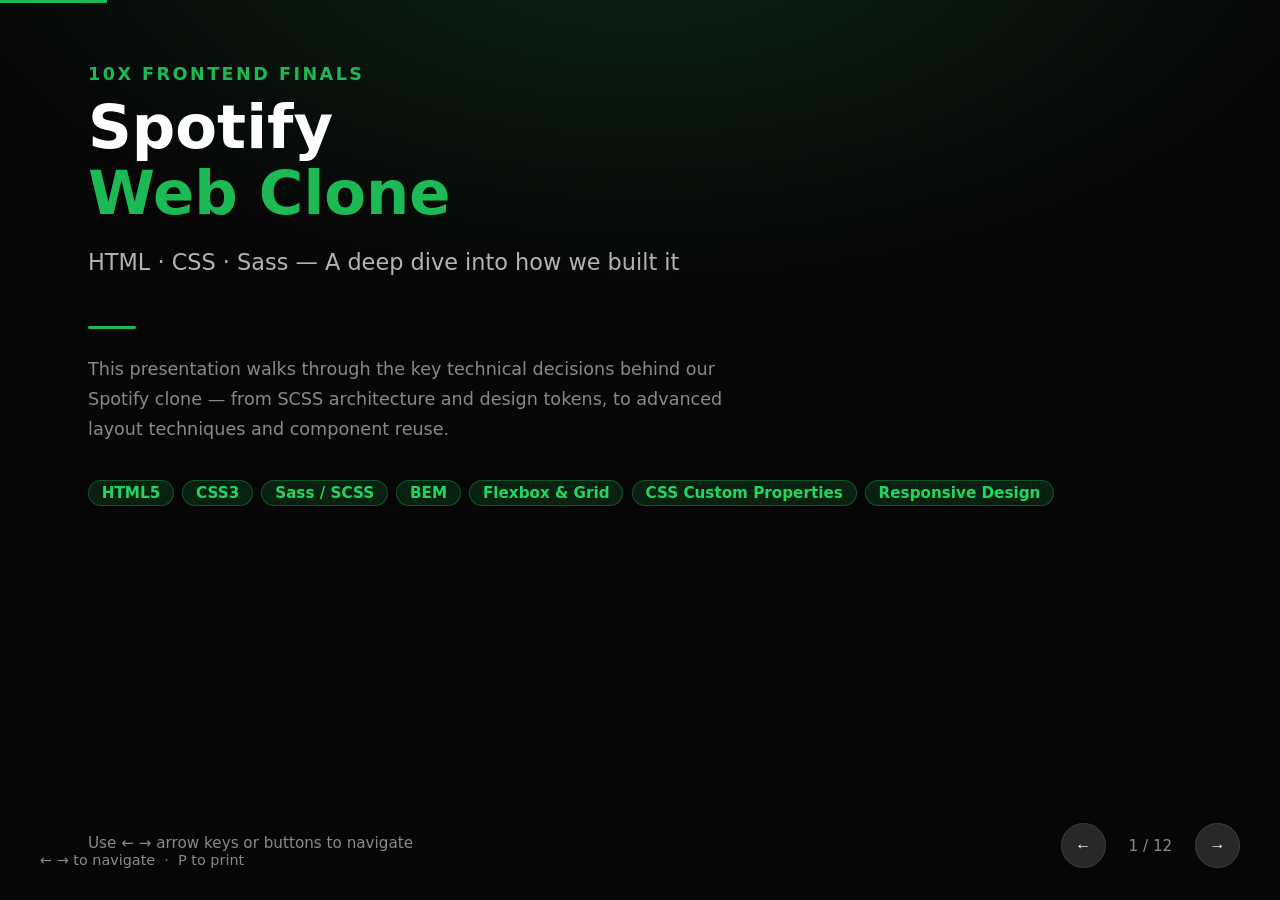
==== presentation.html @ 420823f4 "Add presentation documentation page Made-with: Cursor" ====
<!DOCTYPE html>
<html lang="en">
<head>
  <meta charset="UTF-8" />
  <meta name="viewport" content="width=device-width, initial-scale=1.0" />
  <title>Spotify Clone — 10X Frontend Exam Presentation</title>
  <style>
    /* ── Reset & base ── */
    *, *::before, *::after { box-sizing: border-box; margin: 0; padding: 0; }

    :root {
      --bg:          #191414;
      --bg-app:      #060606;
      --bg-elevated: #121212;
      --surface:     #282828;
      --accent:      #1DB954;
      --accent-soft: #1ED760;
      --text:        #FFFFFF;
      --text-muted:  #B3B3B3;
      --text-subtle: #898989;
      --border:      #282828;
    }

    html, body {
      height: 100%;
      font-family: 'Segoe UI', system-ui, sans-serif;
      background: var(--bg-app);
      color: var(--text);
    }

    /* ── Slide container ── */
    .deck {
      width: 100%;
      height: 100vh;
      overflow: hidden;
      position: relative;
    }

    .slide {
      display: none;
      width: 100%;
      height: 100vh;
      padding: 4rem 5.5rem 3rem;
      flex-direction: column;
      justify-content: flex-start;
      animation: fadeIn 280ms ease;
    }
    .slide.active { display: flex; }

    @keyframes fadeIn {
      from { opacity: 0; transform: translateY(8px); }
      to   { opacity: 1; transform: translateY(0); }
    }

    /* ── Typography ── */
    .slide-tag {
      font-size: 1.1rem;
      font-weight: 600;
      letter-spacing: 0.14em;
      text-transform: uppercase;
      color: var(--accent);
      margin-bottom: 0.6rem;
    }

    h1 {
      font-size: 3.8rem;
      font-weight: 900;
      line-height: 1.1;
      color: var(--text);
    }

    h2 {
      font-size: 2.4rem;
      font-weight: 800;
      color: var(--text);
      margin-bottom: 1.6rem;
      line-height: 1.2;
    }

    h3 {
      font-size: 1.3rem;
      font-weight: 700;
      color: var(--accent);
      margin-bottom: 0.5rem;
      text-transform: uppercase;
      letter-spacing: 0.06em;
    }

    p, li {
      font-size: 1.25rem;
      color: var(--text-muted);
      line-height: 1.7;
    }

    strong { color: var(--text); font-weight: 700; }

    /* ── Code blocks ── */
    pre {
      background: #0d0d0d;
      border: 1px solid var(--surface);
      border-left: 3px solid var(--accent);
      border-radius: 8px;
      padding: 1.2rem 1.5rem;
      font-size: 1.08rem;
      line-height: 1.65;
      overflow-x: auto;
      font-family: 'Cascadia Code', 'Fira Code', 'Consolas', monospace;
      color: #e0e0e0;
    }

    .kw  { color: #C792EA; }  /* keyword / @ */
    .fn  { color: #82AAFF; }  /* function / mixin name */
    .str { color: #C3E88D; }  /* string / value */
    .var { color: #F78C6C; }  /* variable */
    .cmt { color: #546E7A; font-style: italic; }
    .num { color: #F78C6C; }  /* numbers */
    .sel { color: #89DDFF; }  /* selector */
    .prop{ color: #80CBC4; }  /* property */

    /* ── Layout helpers ── */
    .two-col {
      display: grid;
      grid-template-columns: 1fr 1fr;
      gap: 2.4rem;
      margin-top: 0.8rem;
    }

    .three-col {
      display: grid;
      grid-template-columns: repeat(3, 1fr);
      gap: 1.6rem;
      margin-top: 0.8rem;
    }

    .card-box {
      background: var(--bg-elevated);
      border: 1px solid var(--surface);
      border-radius: 10px;
      padding: 1.4rem 1.6rem;
    }

    .card-box ul {
      list-style: none;
      padding: 0;
    }

    .card-box li {
      padding: 0.28rem 0;
      font-size: 1.1rem;
    }

    .card-box li::before {
      content: '→ ';
      color: var(--accent);
      font-weight: 700;
    }

    /* ── Pill tag ── */
    .pill {
      display: inline-block;
      background: rgba(29,185,84,0.15);
      color: var(--accent-soft);
      border: 1px solid rgba(29,185,84,0.35);
      border-radius: 999px;
      padding: 0.2rem 0.8rem;
      font-size: 0.95rem;
      font-weight: 600;
      margin: 0.2rem 0.2rem 0.2rem 0;
    }

    /* ── Tooltip ── */
    .tooltip {
      position: relative;
      border-bottom: 1px dashed var(--accent);
      cursor: help;
      color: inherit;
    }
    .tooltip::after {
      content: attr(data-tip);
      position: absolute;
      bottom: calc(100% + 0.5rem);
      left: 50%;
      transform: translateX(-50%);
      background: var(--surface);
      color: var(--text);
      border: 1px solid var(--accent);
      border-radius: 6px;
      padding: 0.4rem 0.8rem;
      font-size: 0.95rem;
      white-space: nowrap;
      pointer-events: none;
      opacity: 0;
      transition: opacity 150ms ease;
      z-index: 999;
    }
    .tooltip:hover::after { opacity: 1; }

    /* ── Slide 1 — Title ── */
    .slide--title {
      background: radial-gradient(ellipse 80% 60% at 50% -10%, rgba(29,185,84,0.18) 0%, transparent 70%),
                  var(--bg-app);
      justify-content: center;
      align-items: flex-start;
    }

    .slide--title .subtitle {
      font-size: 1.4rem;
      color: var(--text-muted);
      margin: 1rem 0 2rem;
      font-weight: 400;
    }

    .slide--title .team-tags {
      margin-top: 1.2rem;
    }

    /* ── Slide divider ── */
    .divider {
      width: 3rem;
      height: 3px;
      background: var(--accent);
      border-radius: 999px;
      margin: 0.8rem 0 1.6rem;
    }

    /* ── Navigation ── */
    .nav {
      position: fixed;
      bottom: 2rem;
      right: 2.5rem;
      display: flex;
      align-items: center;
      gap: 0.8rem;
      z-index: 100;
    }

    .nav-btn {
      background: var(--surface);
      border: 1px solid #404040;
      color: var(--text);
      width: 2.8rem;
      height: 2.8rem;
      border-radius: 50%;
      font-size: 1rem;
      cursor: pointer;
      display: flex;
      align-items: center;
      justify-content: center;
      transition: background 120ms ease, border-color 120ms ease;
    }
    .nav-btn:hover {
      background: var(--accent);
      border-color: var(--accent);
      color: #000;
    }

    .slide-counter {
      font-size: 0.95rem;
      color: var(--text-subtle);
      min-width: 4rem;
      text-align: center;
    }

    /* ── Progress bar ── */
    .progress-bar {
      position: fixed;
      top: 0; left: 0;
      height: 3px;
      background: var(--accent);
      transition: width 220ms ease;
      z-index: 200;
    }

    /* ── Key hint ── */
    .key-hint {
      position: fixed;
      bottom: 2rem;
      left: 2.5rem;
      font-size: 0.9rem;
      color: var(--text-subtle);
    }

    /* ── Color palette visual ── */
    .palette {
      display: flex;
      gap: 0.6rem;
      flex-wrap: wrap;
      margin-top: 0.8rem;
    }

    .swatch {
      display: flex;
      flex-direction: column;
      align-items: center;
      gap: 0.4rem;
    }

    .swatch-dot {
      width: 2.8rem;
      height: 2.8rem;
      border-radius: 50%;
      border: 2px solid rgba(255,255,255,0.1);
    }

    .swatch span {
      font-size: 0.75rem;
      color: var(--text-subtle);
      font-family: monospace;
    }

    /* ── Folder tree ── */
    .tree {
      font-family: 'Cascadia Code', 'Fira Code', 'Consolas', monospace;
      font-size: 1.0rem;
      line-height: 1.9;
      color: var(--text-muted);
    }
    .tree .folder { color: var(--accent); }
    .tree .file   { color: #e0e0e0; }
    .tree .dim    { color: var(--text-subtle); }

    /* ── Responsive for small screens / print ── */
    @media print {
      .deck { overflow: visible; height: auto; }
      .slide { display: flex !important; height: 100vh; page-break-after: always; }
      .nav, .key-hint, .progress-bar { display: none; }
    }

    @media (max-width: 900px) {
      .slide { padding: 2.5rem 2.5rem 2rem; }
      h1 { font-size: 2.5rem; }
      h2 { font-size: 1.8rem; }
      .two-col, .three-col { grid-template-columns: 1fr; }
    }
  </style>
</head>
<body>

<div class="progress-bar" id="progress"></div>

<div class="deck" id="deck">

  <!-- ╔══════════════════════════════════╗ -->
  <!-- ║  SLIDE 1 — Title                ║ -->
  <!-- ╚══════════════════════════════════╝ -->
  <div class="slide slide--title active" data-slide="1">
    <div class="slide-tag">10X Frontend Finals</div>
    <h1>Spotify<br><span style="color:var(--accent)">Web Clone</span></h1>
    <p class="subtitle">HTML · CSS · Sass — A deep dive into how we built it</p>
    <div class="divider"></div>
    <p style="color:var(--text-subtle);font-size:1.1rem;max-width:42rem;">
      This presentation walks through the key technical decisions behind our Spotify clone —
      from SCSS architecture and design tokens, to advanced layout techniques and component reuse.
    </p>
    <div class="team-tags" style="margin-top:2rem;">
      <span class="pill">HTML5</span>
      <span class="pill">CSS3</span>
      <span class="pill">Sass / SCSS</span>
      <span class="pill">BEM</span>
      <span class="pill">Flexbox &amp; Grid</span>
      <span class="pill">CSS Custom Properties</span>
      <span class="pill">Responsive Design</span>
    </div>
    <div style="margin-top: auto; color: var(--text-subtle); font-size: 0.95rem;">
      Use ← → arrow keys or buttons to navigate
    </div>
  </div>

  <!-- ╔══════════════════════════════════╗ -->
  <!-- ║  SLIDE 2 — Project Architecture ║ -->
  <!-- ╚══════════════════════════════════╝ -->
  <div class="slide" data-slide="2">
    <div class="slide-tag">Slide 2 — Foundation</div>
    <h2>SCSS Architecture — The 7-1 Pattern</h2>
    <p style="margin-bottom:1.4rem;">We structured our stylesheets following a professional modular pattern: one entry file that imports everything in logical order.</p>

    <div class="two-col" style="align-items:start;">
      <div class="card-box tree">
        <div><span class="folder">scss/</span></div>
        <div>&nbsp; <span class="folder">abstracts/</span></div>
        <div>&nbsp; &nbsp; <span class="file">_variables.scss</span> <span class="dim">← all tokens</span></div>
        <div>&nbsp; &nbsp; <span class="file">_mixins.scss</span> <span class="dim">← utilities</span></div>
        <div>&nbsp; <span class="folder">base/</span></div>
        <div>&nbsp; &nbsp; <span class="file">_reset.scss</span></div>
        <div>&nbsp; &nbsp; <span class="file">_fonts.scss</span></div>
        <div>&nbsp; &nbsp; <span class="file">_typography.scss</span></div>
        <div>&nbsp; <span class="folder">layout/</span></div>
        <div>&nbsp; &nbsp; <span class="file">_app-layout.scss</span></div>
        <div>&nbsp; &nbsp; <span class="file">_sidebar.scss</span></div>
        <div>&nbsp; &nbsp; <span class="file">_header.scss</span></div>
        <div>&nbsp; <span class="folder">components/</span></div>
        <div>&nbsp; &nbsp; <span class="file">_card.scss</span></div>
        <div>&nbsp; &nbsp; <span class="file">_nav-pill.scss</span></div>
        <div>&nbsp; <span class="folder">pages/</span></div>
        <div>&nbsp; &nbsp; <span class="file">_home.scss, _search.scss…</span></div>
        <div>&nbsp; <span class="file" style="color:var(--accent)">main.scss</span> <span class="dim">← imports all</span></div>
      </div>

      <div style="display:flex;flex-direction:column;gap:1.2rem;">
        <div class="card-box">
          <h3>Why this structure?</h3>
          <ul>
            <li>Each file has <strong>one responsibility</strong></li>
            <li>Easy to find and edit any style</li>
            <li>New pages = just add one <span class="tooltip" data-tip="A Sass file starting with _ (underscore). Not compiled on its own — imported into main.scss">partial</span></li>
            <li>Compiles to a <strong>single CSS file</strong></li>
          </ul>
        </div>
        <div class="card-box">
          <h3>Sass Modules (@use)</h3>
          <pre><span class="cmt">// main.scss — modern @use syntax</span>
<span class="kw">@use</span> <span class="str">'abstracts/variables'</span> <span class="kw">as</span> *<span class="cmt">;</span>
<span class="kw">@use</span> <span class="str">'abstracts/mixins'</span> <span class="kw">as</span> *<span class="cmt">;</span>
<span class="kw">@use</span> <span class="str">'base/reset'</span><span class="cmt">;</span>
<span class="kw">@use</span> <span class="str">'components/card'</span><span class="cmt">;</span></pre>
          <p style="font-size:1rem;margin-top:0.6rem;">Using <strong>@use</strong> (not @import) — the modern, non-deprecated Sass approach with proper scoping.</p>
        </div>
      </div>
    </div>
  </div>

  <!-- ╔══════════════════════════════════╗ -->
  <!-- ║  SLIDE 3 — Design Tokens        ║ -->
  <!-- ╚══════════════════════════════════╝ -->
  <div class="slide" data-slide="3">
    <div class="slide-tag">Slide 3 — Design Tokens</div>
    <h2>SCSS Variables — One Source of Truth</h2>
    <p style="margin-bottom:1.4rem;">Every color, spacing value, size, and z-index is defined once in <code style="color:var(--accent)">_variables.scss</code>. Change it once — it updates everywhere.</p>

    <div class="two-col" style="align-items:start;">
      <div style="display:flex;flex-direction:column;gap:1rem;">
        <pre><span class="cmt">/* Colors */</span>
<span class="var">$color-bg</span>:         <span class="str">#191414</span><span class="cmt">;</span>
<span class="var">$color-accent</span>:     <span class="str">#1DB954</span><span class="cmt">; ← Spotify green</span>
<span class="var">$color-text</span>:       <span class="str">#FFFFFF</span><span class="cmt">;</span>
<span class="var">$color-text-muted</span>: <span class="str">#B3B3B3</span><span class="cmt">;</span>
<span class="var">$color-surface</span>:    <span class="str">#282828</span><span class="cmt">;</span>

<span class="cmt">/* Spacing — base 10px system */</span>
<span class="var">$spacing-sm</span>:   <span class="num">0.8rem</span><span class="cmt">;  // 8px</span>
<span class="var">$spacing-base</span>: <span class="num">1.0rem</span><span class="cmt">;  // 10px</span>
<span class="var">$spacing-md</span>:   <span class="num">1.2rem</span><span class="cmt">;  // 12px</span>
<span class="var">$spacing-xl</span>:   <span class="num">2.4rem</span><span class="cmt">;  // 24px</span>

<span class="cmt">/* Sizing from Figma */</span>
<span class="var">$sidebar-width</span>: <span class="num">25.9rem</span><span class="cmt">; // 259px</span>
<span class="var">$card-width</span>:    <span class="num">16.0rem</span><span class="cmt">; // 160px</span>

<span class="cmt">/* Z-index layers */</span>
<span class="var">$z-header</span>: <span class="num">10</span><span class="cmt">;</span>
<span class="var">$z-player</span>: <span class="num">20</span><span class="cmt">;</span>
<span class="var">$z-modal</span>:  <span class="num">30</span><span class="cmt">;</span></pre>
      </div>

      <div style="display:flex;flex-direction:column;gap:1.2rem;">
        <div class="card-box">
          <h3>Color Palette</h3>
          <div class="palette">
            <div class="swatch"><div class="swatch-dot" style="background:#191414"></div><span>#191414</span></div>
            <div class="swatch"><div class="swatch-dot" style="background:#060606;border:1px solid #333"></div><span>#060606</span></div>
            <div class="swatch"><div class="swatch-dot" style="background:#121212"></div><span>#121212</span></div>
            <div class="swatch"><div class="swatch-dot" style="background:#282828"></div><span>#282828</span></div>
            <div class="swatch"><div class="swatch-dot" style="background:#1DB954"></div><span>#1DB954</span></div>
            <div class="swatch"><div class="swatch-dot" style="background:#B3B3B3"></div><span>#B3B3B3</span></div>
            <div class="swatch"><div class="swatch-dot" style="background:#FFFFFF"></div><span>#FFFFFF</span></div>
          </div>
        </div>
        <div class="card-box">
          <h3>Why variables?</h3>
          <ul>
            <li>Consistent spacing across <strong>all pages</strong></li>
            <li>Update the accent color in <strong>one place</strong></li>
            <li>Figma measurements become <strong>named values</strong></li>
            <li>Z-index collisions are <strong>impossible</strong></li>
            <li>Font scale is <strong>systematic</strong>, not random</li>
          </ul>
        </div>
      </div>
    </div>
  </div>

  <!-- ╔══════════════════════════════════╗ -->
  <!-- ║  SLIDE 4 — Mixins               ║ -->
  <!-- ╚══════════════════════════════════╝ -->
  <div class="slide" data-slide="4">
    <div class="slide-tag">Slide 4 — Reusability</div>
    <h2>Sass Mixins — Write Once, Use Everywhere</h2>
    <p style="margin-bottom:1.4rem;">Mixins are reusable Sass functions. Instead of repeating the same 3–5 lines across every file, we include a named mixin once.</p>

    <div class="two-col" style="align-items:start;">
      <div style="display:flex;flex-direction:column;gap:1rem;">
        <pre><span class="cmt">// flex-center — used everywhere</span>
<span class="kw">@mixin</span> <span class="fn">flex-center</span> {
  <span class="prop">display</span>:          <span class="str">flex</span>;
  <span class="prop">align-items</span>:     <span class="str">center</span>;
  <span class="prop">justify-content</span>: <span class="str">center</span>;
}

<span class="cmt">// flex with parameters</span>
<span class="kw">@mixin</span> <span class="fn">flex</span>(<span class="var">$direction</span>: row, <span class="var">$justify</span>: flex-start,
           <span class="var">$align</span>: center, <span class="var">$gap</span>: 0) {
  <span class="prop">display</span>:         <span class="str">flex</span>;
  <span class="prop">flex-direction</span>:  <span class="var">$direction</span>;
  <span class="prop">justify-content</span>: <span class="var">$justify</span>;
  <span class="prop">align-items</span>:     <span class="var">$align</span>;
  <span class="prop">gap</span>:             <span class="var">$gap</span>;
}

<span class="cmt">// truncate long text</span>
<span class="kw">@mixin</span> <span class="fn">truncate</span> {
  <span class="prop">overflow</span>:      <span class="str">hidden</span>;
  <span class="prop">text-overflow</span>: <span class="str">ellipsis</span>;
  <span class="prop">white-space</span>:   <span class="str">nowrap</span>;
}

<span class="cmt">// screen reader only (accessibility)</span>
<span class="kw">@mixin</span> <span class="fn">sr-only</span> {
  <span class="prop">position</span>: <span class="str">absolute</span>;
  <span class="prop">width</span>: <span class="num">1px</span>; <span class="prop">height</span>: <span class="num">1px</span>;
  <span class="prop">clip</span>: <span class="str">rect(0, 0, 0, 0)</span>;
}</pre>
      </div>

      <div style="display:flex;flex-direction:column;gap:1rem;">
        <pre><span class="cmt">// Usage — clean and readable</span>
<span class="sel">.nav-pill</span> {
  <span class="kw">@include</span> <span class="fn">flex-row</span>(<span class="var">$spacing-sm</span>);
  <span class="prop">width</span>: <span class="var">$nav-pill-width</span>;
}

<span class="sel">.card__title</span> {
  <span class="kw">@include</span> <span class="fn">truncate</span>;
  <span class="prop">font-size</span>: <span class="var">$font-size-label</span>;
}

<span class="cmt">// grid-table mixin — liked songs page</span>
<span class="kw">@mixin</span> <span class="fn">grid-table</span>(<span class="var">$columns</span>, <span class="var">$gap</span>: 0, <span class="var">$align</span>: center) {
  <span class="prop">display</span>:               <span class="str">grid</span>;
  <span class="prop">grid-template-columns</span>: <span class="var">$columns</span>;
  <span class="prop">align-items</span>:          <span class="var">$align</span>;
  <span class="prop">gap</span>:                   <span class="var">$gap</span>;
}

<span class="cmt">// called as:</span>
<span class="sel">.liked-song__row</span> {
  <span class="kw">@include</span> <span class="fn">grid-table</span>(<span class="str">4.2rem 1fr 1fr 7rem 3rem 1fr</span>);
}</pre>

        <div class="card-box">
          <h3>8 Mixins in the project</h3>
          <ul>
            <li><strong>flex-center</strong> — center anything</li>
            <li><strong>flex-row</strong> — row with gap</li>
            <li><strong>flex</strong> — full parametric flex</li>
            <li><strong>grid-table</strong> — grid layouts</li>
            <li><strong>truncate</strong> — ellipsis overflow</li>
            <li><strong>nav-column-item</strong> — icon+label stack</li>
            <li><strong>sr-only</strong> — accessibility</li>
            <li><strong>text-subtle</strong> — muted text style</li>
          </ul>
        </div>
      </div>
    </div>
  </div>

  <!-- ╔══════════════════════════════════╗ -->
  <!-- ║  SLIDE 5 — CSS Custom Props     ║ -->
  <!-- ╚══════════════════════════════════╝ -->
  <div class="slide" data-slide="5">
    <div class="slide-tag">Slide 5 — Dynamic Theming</div>
    <h2>CSS Custom Properties — Runtime Variables</h2>
    <p style="margin-bottom:1.4rem;">SCSS variables are resolved at <strong>compile time</strong>. CSS Custom Properties (var()) are resolved at <strong>runtime</strong> — letting us change values per-element with just a class.</p>

    <div class="two-col" style="align-items:start;">
      <div style="display:flex;flex-direction:column;gap:1rem;">
        <pre><span class="cmt">// _card.scss — accent bar uses CSS variable</span>
<span class="sel">.card__accent-bar</span> {
  <span class="prop">background</span>: <span class="fn">var</span>(<span class="var">--accent-color</span>, <span class="var">$color-accent</span>);
}

<span class="cmt">// Each accent class sets the variable</span>
<span class="var">$card-mix-accent-colors</span>: (
  <span class="str">'yellow'</span>:     <span class="str">#FFFF00</span>,
  <span class="str">'gold'</span>:       <span class="str">#FFD700</span>,
  <span class="str">'cyan'</span>:       <span class="str">#00BFFF</span>,
  <span class="str">'violet'</span>:     <span class="str">#8A2BE2</span>,
  <span class="str">'pink'</span>:       <span class="str">#FF69B4</span>,
  <span class="str">'orange'</span>:     <span class="str">#FF8C00</span>,
  <span class="str">'lime'</span>:       <span class="str">#00FF7F</span>,
  <span class="str">'orange-red'</span>: <span class="str">#FF4500</span>,
);

<span class="kw">@each</span> <span class="var">$name</span>, <span class="var">$color</span> <span class="kw">in</span> <span class="var">$card-mix-accent-colors</span> {
  <span class="sel">.card--accent-#{$name}</span> {
    <span class="var">--accent-color</span>: <span class="str">#{$color}</span>;
  }
}</pre>

        <pre><span class="cmt">/* HTML — just add a class */</span>
&lt;<span class="kw">article</span> <span class="prop">class</span>=<span class="str">"card card--accent-yellow"</span>&gt;
&lt;<span class="kw">article</span> <span class="prop">class</span>=<span class="str">"card card--accent-violet"</span>&gt;
&lt;<span class="kw">article</span> <span class="prop">class</span>=<span class="str">"card card--accent-cyan"</span>&gt;</pre>
      </div>

      <div style="display:flex;flex-direction:column;gap:1.4rem;">
        <div class="card-box">
          <h3>Why the hybrid approach?</h3>
          <ul>
            <li>SCSS vars → <strong>consistent global defaults</strong></li>
            <li>CSS vars → <strong>per-card color override</strong></li>
            <li><code style="color:var(--accent-soft)">var(--name, fallback)</code> = always safe</li>
            <li>8 accent colors from <strong>one @each loop</strong></li>
            <li>Add a new color = <strong>one line of Sass</strong></li>
          </ul>
        </div>

        <div class="card-box">
          <h3>Accent color preview</h3>
          <div style="display:flex;gap:0.6rem;flex-wrap:wrap;margin-top:0.4rem;">
            <div style="width:2rem;height:2rem;border-radius:4px;background:#FFFF00;"></div>
            <div style="width:2rem;height:2rem;border-radius:4px;background:#FFD700;"></div>
            <div style="width:2rem;height:2rem;border-radius:4px;background:#00BFFF;"></div>
            <div style="width:2rem;height:2rem;border-radius:4px;background:#8A2BE2;"></div>
            <div style="width:2rem;height:2rem;border-radius:4px;background:#FF69B4;"></div>
            <div style="width:2rem;height:2rem;border-radius:4px;background:#FF8C00;"></div>
            <div style="width:2rem;height:2rem;border-radius:4px;background:#00FF7F;"></div>
            <div style="width:2rem;height:2rem;border-radius:4px;background:#FF4500;"></div>
          </div>
          <p style="font-size:1rem;margin-top:0.6rem;">Each card picks its own color — zero extra CSS written.</p>
        </div>

        <div class="card-box">
          <h3>Also used for frame color</h3>
          <pre style="font-size:0.95rem;"><span class="var">$card-stack-frame-color</span>:
  <span class="fn">var</span>(<span class="var">--card-stack-frame-color</span>,
      <span class="str">#{$color-bg-app}</span>);</pre>
          <p style="font-size:1rem;margin-top:0.4rem;">The stacked card frame border can be overridden per-context without touching SCSS.</p>
        </div>
      </div>
    </div>
  </div>

  <!-- ╔══════════════════════════════════╗ -->
  <!-- ║  SLIDE 6 — BEM & HTML Structure ║ -->
  <!-- ╚══════════════════════════════════╝ -->
  <div class="slide" data-slide="6">
    <div class="slide-tag">Slide 6 — HTML &amp; BEM</div>
    <h2>BEM Naming — Predictable, Scalable HTML</h2>
    <p style="margin-bottom:1.4rem;">We used <strong>BEM</strong> (Block, Element, Modifier) so every class name tells you exactly what it does and where it belongs.</p>

    <div class="two-col" style="align-items:start;">
      <div style="display:flex;flex-direction:column;gap:1rem;">
        <pre><span class="cmt">&lt;!-- BEM anatomy --&gt;</span>
<span class="cmt">&lt;!-- .block__element--modifier --&gt;</span>

<span class="cmt">&lt;!-- Sidebar --&gt;</span>
&lt;<span class="kw">aside</span> <span class="prop">class</span>=<span class="str">"sidebar"</span>&gt;
  &lt;<span class="kw">div</span>  <span class="prop">class</span>=<span class="str">"sidebar__header"</span>&gt;
  &lt;<span class="kw">li</span>   <span class="prop">class</span>=<span class="str">"sidebar__item"</span>&gt;
  &lt;<span class="kw">li</span>   <span class="prop">class</span>=<span class="str">"sidebar__item--arrow"</span>&gt;
  &lt;<span class="kw">li</span>   <span class="prop">class</span>=<span class="str">"sidebar__item--accordion"</span>&gt;
  &lt;<span class="kw">button</span> <span class="prop">class</span>=<span class="str">"sidebar__accordion-trigger"</span>&gt;

<span class="cmt">&lt;!-- Stacked card --&gt;</span>
&lt;<span class="kw">article</span> <span class="prop">class</span>=<span class="str">"card card--stacked card--accent-yellow"</span>&gt;
  &lt;<span class="kw">div</span>  <span class="prop">class</span>=<span class="str">"card__thumb-wrap"</span>&gt;
    &lt;<span class="kw">span</span> <span class="prop">class</span>=<span class="str">"card__mix-layer card__mix-layer--rear"</span>&gt;
    &lt;<span class="kw">span</span> <span class="prop">class</span>=<span class="str">"card__mix-layer card__mix-layer--middle"</span>&gt;
    &lt;<span class="kw">div</span>  <span class="prop">class</span>=<span class="str">"card__mix-front"</span>&gt;
  &lt;<span class="kw">div</span>  <span class="prop">class</span>=<span class="str">"card__info"</span>&gt;
    &lt;<span class="kw">h3</span>  <span class="prop">class</span>=<span class="str">"card__title"</span>&gt;
    &lt;<span class="kw">p</span>   <span class="prop">class</span>=<span class="str">"card__desc"</span>&gt;</span></pre>
      </div>

      <div style="display:flex;flex-direction:column;gap:1.2rem;">
        <div class="card-box">
          <h3>BEM rules we followed</h3>
          <ul>
            <li><strong>.block</strong> — standalone component</li>
            <li><strong>.block__element</strong> — child of block</li>
            <li><strong>.block--modifier</strong> — variant / state</li>
            <li>Never use IDs for styling</li>
            <li>Classes only — no tag selectors</li>
          </ul>
        </div>
        <div class="card-box">
          <h3>Semantic HTML choices</h3>
          <ul>
            <li><code style="color:var(--accent-soft)">&lt;aside&gt;</code> for sidebar</li>
            <li><code style="color:var(--accent-soft)">&lt;header&gt;</code> for top nav</li>
            <li><code style="color:var(--accent-soft)">&lt;nav&gt;</code> for navigation</li>
            <li><code style="color:var(--accent-soft)">&lt;article&gt;</code> for cards</li>
            <li><code style="color:var(--accent-soft)">&lt;main&gt;</code> for page content</li>
            <li><code style="color:var(--accent-soft)">&lt;button&gt;</code> for interactions</li>
          </ul>
        </div>
        <div class="card-box">
          <h3>Accessibility built-in</h3>
          <ul>
            <li><code style="color:var(--accent-soft)">aria-expanded="false"</code> on accordion</li>
            <li><code style="color:var(--accent-soft)">aria-current="page"</code> on active nav</li>
            <li><code style="color:var(--accent-soft)">aria-hidden="true"</code> on decorative icons</li>
            <li><code style="color:var(--accent-soft)">@mixin sr-only</code> for hidden labels</li>
          </ul>
        </div>
      </div>
    </div>
  </div>

  <!-- ╔══════════════════════════════════╗ -->
  <!-- ║  SLIDE 7 — Layout (Flex + Grid) ║ -->
  <!-- ╚══════════════════════════════════╝ -->
  <div class="slide" data-slide="7">
    <div class="slide-tag">Slide 7 — Layout</div>
    <h2>Flexbox &amp; Grid — The Right Tool for the Job</h2>
    <p style="margin-bottom:1.4rem;">We chose flexbox or grid intentionally — not randomly. Each layout context uses whichever fits the problem best.</p>

    <div class="two-col" style="align-items:start;">
      <div style="display:flex;flex-direction:column;gap:1rem;">
        <h3>Flexbox — directional flows</h3>
        <pre><span class="cmt">/* App shell — sidebar beside content */</span>
<span class="sel">.app-layout</span> {
  <span class="prop">display</span>:   <span class="str">flex</span>;
  <span class="prop">flex-direction</span>: <span class="str">row</span>;
  <span class="prop">height</span>:    <span class="num">100vh</span>;
}
<span class="sel">.app-layout__content</span> {
  <span class="prop">flex</span>: <span class="num">1</span>; <span class="cmt">/* grows to fill remaining space */</span>
  <span class="prop">flex-direction</span>: <span class="str">column</span>;
}

<span class="cmt">/* Cards in a row — wrap on overflow */</span>
<span class="sel">.home__shelf-row</span> {
  <span class="prop">display</span>: <span class="str">flex</span>;
  <span class="prop">gap</span>:     <span class="var">$spacing-xl</span>;
  <span class="prop">flex-wrap</span>: <span class="str">wrap</span>;
}

<span class="cmt">/* Nav pill — icon + label side by side */</span>
<span class="sel">.nav-pill</span> {
  <span class="kw">@include</span> <span class="fn">flex-row</span>(<span class="var">$spacing-sm</span>);
  <span class="prop">width</span>: <span class="var">$nav-pill-width</span>;
}</pre>
      </div>

      <div style="display:flex;flex-direction:column;gap:1rem;">
        <h3>CSS Grid — 2D alignment</h3>
        <pre><span class="cmt">/* Mobile nav — 5 equal columns */</span>
<span class="sel">.nav-mobile__inner</span> {
  <span class="prop">display</span>:               <span class="str">grid</span>;
  <span class="prop">grid-template-columns</span>: <span class="str">repeat(5, 1fr)</span>;
  <span class="prop">align-items</span>:          <span class="str">stretch</span>;
}

<span class="cmt">/* Liked songs — table layout */</span>
<span class="sel">.liked-song__row</span> {
  <span class="kw">@include</span> <span class="fn">grid-table</span>(
    <span class="str">4.2rem 1fr 1fr 7rem 3rem 1fr</span>
  );
}

<span class="cmt">/* When to use Grid vs Flex:
   Flex  → 1D: a row or column of things
   Grid  → 2D: rows AND columns together  */</span></pre>

        <div class="card-box" style="margin-top:0.2rem;">
          <h3>Key flex/grid decisions</h3>
          <ul>
            <li><code style="color:var(--accent-soft)">flex: 1</code> → content fills available space</li>
            <li><code style="color:var(--accent-soft)">repeat(5, 1fr)</code> → always-equal nav items</li>
            <li><code style="color:var(--accent-soft)">align-items: stretch</code> → equal-height columns</li>
            <li><code style="color:var(--accent-soft)">gap</code> spacing — never use margin hacks</li>
          </ul>
        </div>
      </div>
    </div>
  </div>

  <!-- ╔══════════════════════════════════╗ -->
  <!-- ║  SLIDE 8 — Stacked Cards        ║ -->
  <!-- ╚══════════════════════════════════╝ -->
  <div class="slide" data-slide="8">
    <div class="slide-tag">Slide 8 — Advanced CSS</div>
    <h2>The Stacked Card Effect — Pure CSS</h2>
    <p style="margin-bottom:1.4rem;">The Discover Weekly / Mix cards have a 3D stacked appearance. Three absolutely-positioned layers + transform + filter — no images, no JS.</p>

    <div class="two-col" style="align-items:start;">
      <div style="display:flex;flex-direction:column;gap:1rem;">
        <pre><span class="cmt">/* Variables tune every layer precisely */</span>
<span class="var">$stack-rear-rest-transform</span>:
  <span class="fn">translateY</span>(<span class="num">-1.14rem</span>) <span class="fn">scale</span>(<span class="num">0.83</span>);
<span class="var">$stack-middle-rest-transform</span>:
  <span class="fn">translateY</span>(<span class="num">-0.38rem</span>) <span class="fn">scale</span>(<span class="num">0.92</span>);
<span class="var">$stack-rear-rest-opacity</span>:   <span class="num">0.56</span>;

<span class="cmt">/* Images are desaturated at rest... */</span>
<span class="var">$stack-layer-image-filter</span>:
  <span class="fn">saturate</span>(<span class="num">0.78</span>) <span class="fn">brightness</span>(<span class="num">0.46</span>) <span class="fn">contrast</span>(<span class="num">1.02</span>);

<span class="cmt">/* ...and restored on hover */</span>
<span class="var">$stack-layer-image-hover-filter</span>:
  <span class="fn">saturate</span>(<span class="num">1</span>) <span class="fn">brightness</span>(<span class="num">1</span>) <span class="fn">contrast</span>(<span class="num">1</span>);

<span class="sel">.card:is(:hover, :focus-visible)</span> {
  <span class="sel">.card__mix-layer-image</span> {
    <span class="prop">filter</span>: <span class="var">$stack-layer-image-hover-filter</span>;
    <span class="prop">transition</span>: <span class="str">filter 180ms cubic-bezier(0.22,1,0.36,1)</span>;
  }
}</pre>
      </div>

      <div style="display:flex;flex-direction:column;gap:1.2rem;">
        <div class="card-box">
          <h3>How the layers work</h3>
          <ul>
            <li><strong>3 layers</strong> absolutely positioned in same space</li>
            <li>Each layer has different <code style="color:var(--accent-soft)">translateY + scale</code></li>
            <li>Rear: small, low, desaturated</li>
            <li>Middle: mid-size, partially visible</li>
            <li>Front: full size, bright, on top</li>
            <li><strong>Hover:</strong> layers shift + images brighten</li>
          </ul>
        </div>
        <div class="card-box">
          <h3>CSS tricks used</h3>
          <ul>
            <li><code style="color:var(--accent-soft)">isolation: isolate</code> — prevents z-index leaks</li>
            <li><code style="color:var(--accent-soft)">box-shadow</code> frame border per layer</li>
            <li><code style="color:var(--accent-soft)">cubic-bezier(0.22,1,0.36,1)</code> — smooth spring</li>
            <li><code style="color:var(--accent-soft)">:is(:hover,:focus-visible)</code> — modern selector</li>
            <li><strong>20+ variables</strong> to tune the effect precisely</li>
          </ul>
        </div>
        <div class="card-box">
          <h3>Discover Weekly variant</h3>
          <ul>
            <li>Uses <code style="color:var(--accent-soft)">::before</code> pseudo-elements</li>
            <li>Overlay PNG applied via CSS background</li>
            <li>Different opacity values per layer</li>
          </ul>
        </div>
      </div>
    </div>
  </div>

  <!-- ╔══════════════════════════════════╗ -->
  <!-- ║  SLIDE 9 — Responsive Design    ║ -->
  <!-- ╚══════════════════════════════════╝ -->
  <div class="slide" data-slide="9">
    <div class="slide-tag">Slide 9 — Responsive</div>
    <h2>Responsive Design — 4-Tier Breakpoint System</h2>
    <p style="margin-bottom:1.4rem;">One codebase, every screen. The layout adapts from mobile to wide desktop using four precisely chosen breakpoints.</p>

    <div class="two-col" style="align-items:start;">
      <div style="display:flex;flex-direction:column;gap:1rem;">
        <pre><span class="cmt">/* Breakpoints stored as variables */</span>
<span class="var">$bp-mobile</span>:  <span class="num">767px</span><span class="cmt">;  // ≤767px  — mobile</span>
<span class="var">$bp-tablet</span>:  <span class="num">768px</span><span class="cmt">;  // 768px+ — tablet</span>
<span class="var">$bp-desktop</span>: <span class="num">992px</span><span class="cmt">;  // 992px+ — desktop</span>
<span class="var">$bp-sidebar</span>: <span class="num">1245px</span><span class="cmt">; // 1245px+ — wide</span>

<span class="cmt">/* Mobile: swap header nav for bottom nav */</span>
<span class="kw">@media</span> (max-width: #{<span class="var">$bp-mobile</span>}) {
  <span class="sel">.app-header</span>  { <span class="prop">display</span>: <span class="str">none</span>; }
  <span class="sel">.sidebar</span>     { <span class="prop">display</span>: <span class="str">none</span>; }
  <span class="sel">.nav-mobile</span>  { <span class="prop">display</span>: <span class="str">flex</span>; }
}

<span class="cmt">/* Tablet: nav pills collapse to icon-only */</span>
<span class="kw">@media</span> (min-width: <span class="var">$bp-tablet</span>) and
       (max-width: <span class="num">991px</span>) {
  <span class="sel">.nav-pill</span> {
    <span class="prop">width</span>: <span class="var">$nav-item-size</span>; <span class="cmt">// square, no label</span>
  }
  <span class="sel">.nav-pill__label</span> { <span class="prop">display</span>: <span class="str">none</span>; }
}

<span class="cmt">/* Responsive sizing with clamp() */</span>
<span class="sel">.discover__hero</span> {
  <span class="prop">width</span>:  <span class="fn">clamp</span>(<span class="num">25rem</span>, <span class="num">35vw</span>, <span class="num">39rem</span>);
  <span class="prop">height</span>: <span class="fn">clamp</span>(<span class="num">35rem</span>, <span class="num">60vw</span>, <span class="num">61.2rem</span>);
}</pre>
      </div>

      <div style="display:flex;flex-direction:column;gap:1.2rem;">
        <div class="card-box">
          <h3>What changes per breakpoint</h3>
          <ul>
            <li><strong>Mobile</strong>: bottom nav, no sidebar, compact cards</li>
            <li><strong>Tablet</strong>: icon-only nav pills, no labels</li>
            <li><strong>Desktop</strong>: full header, sidebar visible</li>
            <li><strong>Wide desktop</strong>: sidebar always expanded</li>
          </ul>
        </div>

        <div class="card-box">
          <h3>Modern CSS: clamp()</h3>
          <pre style="font-size:0.92rem;"><span class="cmt">/* min, ideal, max — fluid in between */</span>
<span class="fn">clamp</span>(<span class="num">25rem</span>, <span class="num">35vw</span>, <span class="num">39rem</span>)
<span class="cmt">// Replaces 3 separate media queries!</span></pre>
        </div>

        <div class="card-box">
          <h3>Mobile-first decisions</h3>
          <ul>
            <li>Safe area inset for iPhone notch: <br/><code style="color:var(--accent-soft);font-size:0.9rem;">padding-bottom: env(safe-area-inset-bottom)</code></li>
            <li>Stacked card transforms tuned separately for mobile screen sizes</li>
            <li>Feed modal hidden on mobile — different UX pattern</li>
          </ul>
        </div>
      </div>
    </div>
  </div>

  <!-- ╔══════════════════════════════════╗ -->
  <!-- ║  SLIDE 10 — CSS Tricks          ║ -->
  <!-- ╚══════════════════════════════════╝ -->
  <div class="slide" data-slide="10">
    <div class="slide-tag">Slide 10 — CSS Magic</div>
    <h2>Notable CSS Techniques</h2>
    <p style="margin-bottom:1.4rem;">Small details that add up to a polished result.</p>

    <div class="three-col" style="align-items:start;">
      <div style="display:flex;flex-direction:column;gap:1rem;">
        <div class="card-box">
          <h3>1:1 Aspect Ratio Trick</h3>
          <pre style="font-size:0.9rem;"><span class="sel">.card__thumb-wrap</span> {
  <span class="prop">position</span>:   <span class="str">relative</span>;
  <span class="prop">padding-top</span>: <span class="num">100%</span>;
}
<span class="sel">.card__thumb</span> {
  <span class="prop">position</span>:  <span class="str">absolute</span>;
  <span class="prop">inset</span>:     <span class="num">0</span>;
  <span class="prop">object-fit</span>: <span class="str">cover</span>;
}</span></pre>
          <p style="font-size:1rem;margin-top:0.5rem;">Always-square thumbnails regardless of image dimensions.</p>
        </div>

        <div class="card-box">
          <h3>CSS-only icon swap</h3>
          <pre style="font-size:0.9rem;"><span class="sel">.icon--on</span>  { <span class="prop">display</span>: <span class="str">none</span>; }

<span class="sel">.nav-pill--active</span> {
  <span class="sel">.icon--off</span> { <span class="prop">display</span>: <span class="str">none</span>; }
  <span class="sel">.icon--on</span>  { <span class="prop">display</span>: <span class="str">block</span>; }
}</span></pre>
          <p style="font-size:1rem;margin-top:0.5rem;">Active/inactive icon states — no JavaScript needed.</p>
        </div>
      </div>

      <div style="display:flex;flex-direction:column;gap:1rem;">
        <div class="card-box">
          <h3>Accordion — max-height</h3>
          <pre style="font-size:0.9rem;"><span class="sel">.sidebar__dropdown</span> {
  <span class="prop">max-height</span>: <span class="num">0</span>;
  <span class="prop">overflow</span>:   <span class="str">hidden</span>;
  <span class="prop">transition</span>: <span class="str">max-height 0.3s ease</span>;
}
<span class="sel">.is-open .sidebar__dropdown</span> {
  <span class="prop">max-height</span>: <span class="num">20rem</span>;
}</span></pre>
          <p style="font-size:1rem;margin-top:0.5rem;">Smooth open/close animation without JavaScript layout hacks.</p>
        </div>

        <div class="card-box">
          <h3>Glass-morphism modal</h3>
          <pre style="font-size:0.9rem;"><span class="sel">.feed-modal</span> {
  <span class="prop">background</span>:
    <span class="fn">rgba</span>(<span class="num">61,59,50</span>, <span class="num">0.2</span>);
  <span class="prop">backdrop-filter</span>:
    <span class="fn">blur</span>(<span class="num">100px</span>);
  <span class="prop">-webkit-backdrop-filter</span>:
    <span class="fn">blur</span>(<span class="num">100px</span>);
}</span></pre>
          <p style="font-size:1rem;margin-top:0.5rem;">Frosted glass effect with Safari prefix for compatibility.</p>
        </div>
      </div>

      <div style="display:flex;flex-direction:column;gap:1rem;">
        <div class="card-box">
          <h3>Sass color.adjust()</h3>
          <pre style="font-size:0.9rem;"><span class="kw">@use</span> <span class="str">'sass:color'</span>;

<span class="sel">.filter-pill:hover</span> {
  <span class="prop">background</span>:
    <span class="fn">color.adjust</span>(
      <span class="var">$color-surface</span>,
      <span class="var">$lightness</span>: <span class="num">8%</span>
    );
}</span></pre>
          <p style="font-size:1rem;margin-top:0.5rem;">Programmatically lighten a color — no need to hardcode hex values.</p>
        </div>

        <div class="card-box">
          <h3>Reduced motion</h3>
          <pre style="font-size:0.9rem;"><span class="kw">@media</span> (prefers-reduced-motion: reduce) {
  <span class="sel">.feed-modal</span> {
    <span class="prop">transition</span>: <span class="str">none</span>;
  }
}</span></pre>
          <p style="font-size:1rem;margin-top:0.5rem;">Respects user's OS accessibility preference — no motion if they ask for it.</p>
        </div>
      </div>
    </div>
  </div>

  <!-- ╔══════════════════════════════════╗ -->
  <!-- ║  SLIDE 11 — Summary             ║ -->
  <!-- ╚══════════════════════════════════╝ -->
  <div class="slide" data-slide="11">
    <div class="slide-tag">Slide 11 — Summary</div>
    <h2>What We Built &amp; What We Proved</h2>
    <p style="margin-bottom:1.8rem;">A full Spotify UI clone — multi-page, fully responsive, Figma-accurate — using only HTML, CSS, and Sass.</p>

    <div class="three-col" style="align-items:start;">
      <div class="card-box">
        <h3>Architecture</h3>
        <ul>
          <li>7-1 SCSS folder pattern</li>
          <li>Modern <strong>@use</strong> (not @import)</li>
          <li>One compiled CSS file</li>
          <li>9 pages, 1 layout system</li>
          <li>~20 SCSS <span class="tooltip" data-tip="Files starting with _ — imported, not compiled directly">partials</span></li>
        </ul>
      </div>
      <div class="card-box">
        <h3>Design System</h3>
        <ul>
          <li>100+ SCSS variables</li>
          <li>8 reusable mixins</li>
          <li>CSS Custom Properties</li>
          <li>Full color token system</li>
          <li>Spacing scale (base 10px)</li>
        </ul>
      </div>
      <div class="card-box">
        <h3>CSS Techniques</h3>
        <ul>
          <li>Flexbox + CSS Grid</li>
          <li>3D stacked card effect</li>
          <li>CSS-only icon/state swap</li>
          <li>Glass-morphism backdrop</li>
          <li>clamp() responsive sizing</li>
        </ul>
      </div>
      <div class="card-box">
        <h3>HTML Quality</h3>
        <ul>
          <li>Full BEM naming system</li>
          <li>Semantic elements throughout</li>
          <li>ARIA roles &amp; attributes</li>
          <li>Screen-reader accessible</li>
          <li>Lazy-loaded images</li>
        </ul>
      </div>
      <div class="card-box">
        <h3>Responsive</h3>
        <ul>
          <li>4-tier breakpoint system</li>
          <li>Mobile bottom nav</li>
          <li>Sidebar show/hide</li>
          <li>iPhone safe-area support</li>
          <li>Reduced-motion support</li>
        </ul>
      </div>
      <div class="card-box">
        <h3>Git Workflow</h3>
        <ul>
          <li>Feature branches per page</li>
          <li>Meaningful commit messages</li>
          <li>Pull requests with review</li>
          <li>Merge to main on approval</li>
          <li>Clean, traceable history</li>
        </ul>
      </div>
    </div>
  </div>

  <!-- ╔══════════════════════════════════╗ -->
  <!-- ║  SLIDE 12 — Thank You           ║ -->
  <!-- ╚══════════════════════════════════╝ -->
  <div class="slide slide--title" data-slide="12" style="justify-content:center;">
    <div class="slide-tag">10X Frontend — Final Exam</div>
    <h1>Thank<br><span style="color:var(--accent)">You</span></h1>
    <div class="divider"></div>
    <p style="font-size:1.3rem;color:var(--text-muted);max-width:44rem;line-height:1.8;">
      We hope this walkthrough showed how thoughtful architecture, design tokens, and modern CSS
      techniques come together into a product that looks and feels like the real thing.
    </p>
    <div style="margin-top:2rem;">
      <span class="pill">HTML</span>
      <span class="pill">CSS</span>
      <span class="pill">Sass</span>
      <span class="pill">BEM</span>
      <span class="pill">Git</span>
      <span class="pill">Figma → Code</span>
      <span class="pill">Responsive</span>
      <span class="pill">Accessible</span>
    </div>
    <div style="margin-top:3rem;color:var(--text-subtle);font-size:1rem;">
      <strong style="color:var(--accent)">Spotify 10xHunter</strong> · 10X Frontend Program
    </div>
  </div>

</div><!-- /deck -->

<!-- Navigation -->
<div class="nav">
  <button class="nav-btn" id="prev" title="Previous (←)">&#8592;</button>
  <span class="slide-counter" id="counter">1 / 12</span>
  <button class="nav-btn" id="next" title="Next (→)">&#8594;</button>
</div>
<div class="key-hint">← → to navigate &nbsp;·&nbsp; P to print</div>

<script>
  const slides = Array.from(document.querySelectorAll('.slide'));
  const total = slides.length;
  let current = 0;

  function go(n) {
    slides[current].classList.remove('active');
    current = Math.max(0, Math.min(total - 1, n));
    slides[current].classList.add('active');
    document.getElementById('counter').textContent = (current + 1) + ' / ' + total;
    document.getElementById('progress').style.width = ((current + 1) / total * 100) + '%';
  }

  document.getElementById('next').addEventListener('click', () => go(current + 1));
  document.getElementById('prev').addEventListener('click', () => go(current - 1));

  document.addEventListener('keydown', e => {
    if (e.key === 'ArrowRight' || e.key === 'ArrowDown' || e.key === ' ') go(current + 1);
    if (e.key === 'ArrowLeft'  || e.key === 'ArrowUp')                     go(current - 1);
    if (e.key === 'p' || e.key === 'P') window.print();
  });

  // init progress
  go(0);
</script>
</body>
</html>
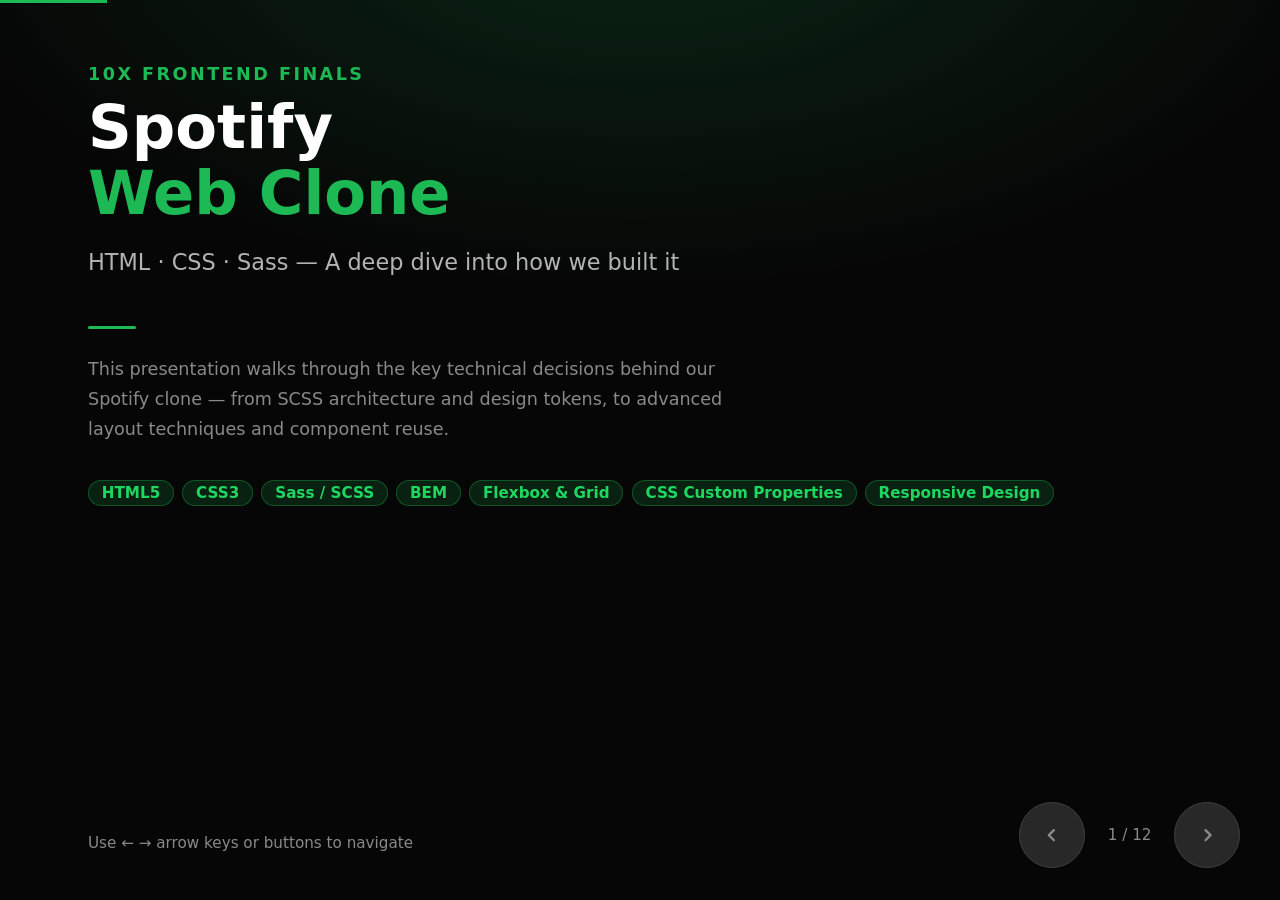
==== commit c1eec59d: "mc" ====
--- a/presentation.html
+++ b/presentation.html
@@ -26,20 +26,20 @@
       font-family: 'Segoe UI', system-ui, sans-serif;
       background: var(--bg-app);
       color: var(--text);
-    }
+      scrollbar-width: none;       /* Firefox */
+      -ms-overflow-style: none;    /* IE / Edge */
+    }
+    html::-webkit-scrollbar { display: none; } /* Chrome / Safari */
 
     /* ── Slide container ── */
     .deck {
       width: 100%;
-      height: 100vh;
-      overflow: hidden;
-      position: relative;
     }
 
     .slide {
       display: none;
       width: 100%;
-      height: 100vh;
+      min-height: 100vh;
       padding: 4rem 5.5rem 3rem;
       flex-direction: column;
       justify-content: flex-start;
@@ -237,17 +237,18 @@
     .nav-btn {
       background: var(--surface);
       border: 1px solid #404040;
-      color: var(--text);
-      width: 2.8rem;
-      height: 2.8rem;
+      color: var(--text-subtle);
+      width: 4.1rem;
+      height: 4.1rem;
       border-radius: 50%;
-      font-size: 1rem;
       cursor: pointer;
       display: flex;
       align-items: center;
       justify-content: center;
-      transition: background 120ms ease, border-color 120ms ease;
-    }
+      padding: 0;
+      transition: background 120ms ease, border-color 120ms ease, color 120ms ease;
+    }
+    .nav-btn svg { display: block; }
     .nav-btn:hover {
       background: var(--accent);
       border-color: var(--accent);
@@ -319,13 +320,7 @@
     .tree .file   { color: #e0e0e0; }
     .tree .dim    { color: var(--text-subtle); }
 
-    /* ── Responsive for small screens / print ── */
-    @media print {
-      .deck { overflow: visible; height: auto; }
-      .slide { display: flex !important; height: 100vh; page-break-after: always; }
-      .nav, .key-hint, .progress-bar { display: none; }
-    }
-
+    /* ── Responsive for small screens ── */
     @media (max-width: 900px) {
       .slide { padding: 2.5rem 2.5rem 2rem; }
       h1 { font-size: 2.5rem; }
@@ -1106,16 +1101,27 @@
 
 <!-- Navigation -->
 <div class="nav">
-  <button class="nav-btn" id="prev" title="Previous (←)">&#8592;</button>
+  <button class="nav-btn" id="prev" title="Previous (←)">
+    <svg width="41" height="41" viewBox="0 0 41 41" fill="none" xmlns="http://www.w3.org/2000/svg">
+      <path d="M21.8892 15.1543L16.8379 20.2056L21.8892 25.257" stroke="currentColor" stroke-width="2.3573" stroke-linecap="round" stroke-linejoin="round"/>
+    </svg>
+  </button>
   <span class="slide-counter" id="counter">1 / 12</span>
-  <button class="nav-btn" id="next" title="Next (→)">&#8594;</button>
+  <button class="nav-btn" id="next" title="Next (→)">
+    <svg width="41" height="41" viewBox="0 0 41 41" fill="none" xmlns="http://www.w3.org/2000/svg">
+      <path d="M18.5216 25.2578L23.5729 20.2065L18.5216 15.1551" stroke="currentColor" stroke-width="2.3573" stroke-linecap="round" stroke-linejoin="round"/>
+    </svg>
+  </button>
 </div>
-<div class="key-hint">← → to navigate &nbsp;·&nbsp; P to print</div>
 
 <script>
   const slides = Array.from(document.querySelectorAll('.slide'));
   const total = slides.length;
   let current = 0;
+  const HORIZONTAL_NAV_THRESHOLD = 45;
+  const HORIZONTAL_NAV_COOLDOWN_MS = 400;
+  let horizontalWheelBuffer = 0;
+  let lastHorizontalNavAt = 0;
 
   function go(n) {
     slides[current].classList.remove('active');
@@ -1123,16 +1129,84 @@
     slides[current].classList.add('active');
     document.getElementById('counter').textContent = (current + 1) + ' / ' + total;
     document.getElementById('progress').style.width = ((current + 1) / total * 100) + '%';
+    window.scrollTo(0, 0);
   }
 
   document.getElementById('next').addEventListener('click', () => go(current + 1));
   document.getElementById('prev').addEventListener('click', () => go(current - 1));
 
   document.addEventListener('keydown', e => {
-    if (e.key === 'ArrowRight' || e.key === 'ArrowDown' || e.key === ' ') go(current + 1);
-    if (e.key === 'ArrowLeft'  || e.key === 'ArrowUp')                     go(current - 1);
-    if (e.key === 'p' || e.key === 'P') window.print();
+    if (['ArrowRight','ArrowLeft','ArrowUp','ArrowDown'].includes(e.key)) {
+      e.preventDefault();
+    }
+    if (e.key === 'ArrowRight') go(current + 1);
+    if (e.key === 'ArrowLeft')  go(current - 1);
+    if (e.key === 'ArrowDown')  window.scrollBy({ top:  200, behavior: 'smooth' });
+    if (e.key === 'ArrowUp')    window.scrollBy({ top: -200, behavior: 'smooth' });
   });
+
+  function isEditableTarget(target) {
+    return target instanceof Element &&
+      target.closest('input, textarea, select, [contenteditable="true"]');
+  }
+
+  function getHorizontalScroller(target) {
+    let element = target instanceof Element ? target : null;
+
+    while (element && element !== document.body) {
+      const style = window.getComputedStyle(element);
+      const canScrollX = element.scrollWidth > element.clientWidth + 1;
+      const allowsScrollX = /(auto|scroll)/.test(style.overflowX);
+
+      if (canScrollX && allowsScrollX) {
+        return element;
+      }
+
+      element = element.parentElement;
+    }
+
+    return null;
+  }
+
+  document.addEventListener('wheel', e => {
+    const horizontalIntent = Math.abs(e.deltaX) > Math.abs(e.deltaY);
+
+    if (!horizontalIntent || Math.abs(e.deltaX) < 4 || isEditableTarget(e.target)) {
+      return;
+    }
+
+    const scroller = getHorizontalScroller(e.target);
+    if (scroller) {
+      const movingRight = e.deltaX > 0;
+      const maxScrollLeft = scroller.scrollWidth - scroller.clientWidth;
+      const canKeepScrolling =
+        (movingRight && scroller.scrollLeft < maxScrollLeft - 1) ||
+        (!movingRight && scroller.scrollLeft > 1);
+
+      if (canKeepScrolling) {
+        return;
+      }
+    }
+
+    const now = Date.now();
+    if (now - lastHorizontalNavAt < HORIZONTAL_NAV_COOLDOWN_MS) {
+      e.preventDefault();
+      return;
+    }
+
+    horizontalWheelBuffer += e.deltaX;
+
+    if (Math.abs(horizontalWheelBuffer) < HORIZONTAL_NAV_THRESHOLD) {
+      e.preventDefault();
+      return;
+    }
+
+    const direction = horizontalWheelBuffer > 0 ? -1 : 1;
+    horizontalWheelBuffer = 0;
+    lastHorizontalNavAt = now;
+    e.preventDefault();
+    go(current + direction);
+  }, { passive: false });
 
   // init progress
   go(0);
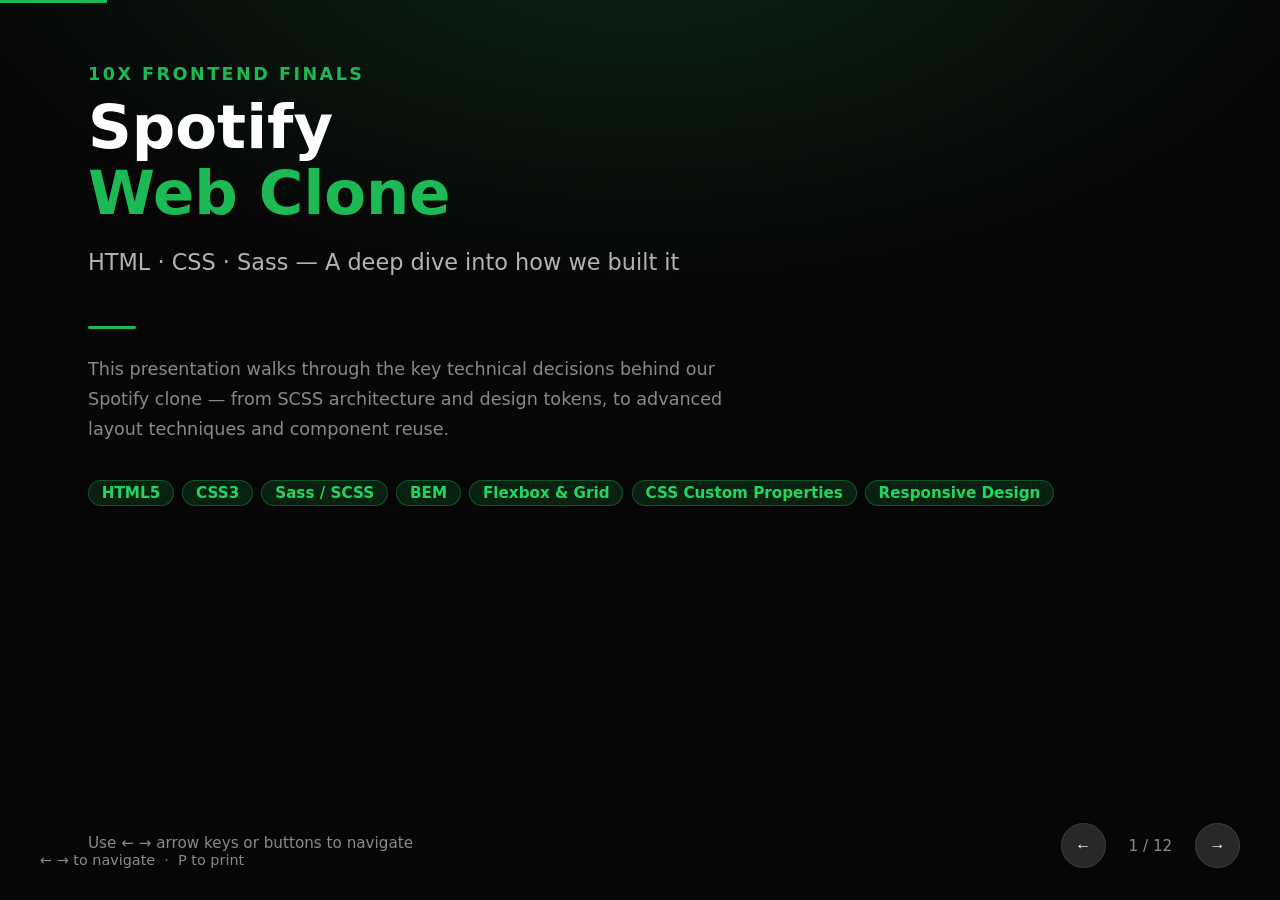
==== commit 1349d1db: "Merge pull request #17 from Gnems19/docs/presentation Add presentation documentation page" ====
--- a/presentation.html
+++ b/presentation.html
@@ -26,20 +26,20 @@
       font-family: 'Segoe UI', system-ui, sans-serif;
       background: var(--bg-app);
       color: var(--text);
-      scrollbar-width: none;       /* Firefox */
-      -ms-overflow-style: none;    /* IE / Edge */
-    }
-    html::-webkit-scrollbar { display: none; } /* Chrome / Safari */
+    }
 
     /* ── Slide container ── */
     .deck {
       width: 100%;
+      height: 100vh;
+      overflow: hidden;
+      position: relative;
     }
 
     .slide {
       display: none;
       width: 100%;
-      min-height: 100vh;
+      height: 100vh;
       padding: 4rem 5.5rem 3rem;
       flex-direction: column;
       justify-content: flex-start;
@@ -237,18 +237,17 @@
     .nav-btn {
       background: var(--surface);
       border: 1px solid #404040;
-      color: var(--text-subtle);
-      width: 4.1rem;
-      height: 4.1rem;
+      color: var(--text);
+      width: 2.8rem;
+      height: 2.8rem;
       border-radius: 50%;
+      font-size: 1rem;
       cursor: pointer;
       display: flex;
       align-items: center;
       justify-content: center;
-      padding: 0;
-      transition: background 120ms ease, border-color 120ms ease, color 120ms ease;
-    }
-    .nav-btn svg { display: block; }
+      transition: background 120ms ease, border-color 120ms ease;
+    }
     .nav-btn:hover {
       background: var(--accent);
       border-color: var(--accent);
@@ -320,7 +319,13 @@
     .tree .file   { color: #e0e0e0; }
     .tree .dim    { color: var(--text-subtle); }
 
-    /* ── Responsive for small screens ── */
+    /* ── Responsive for small screens / print ── */
+    @media print {
+      .deck { overflow: visible; height: auto; }
+      .slide { display: flex !important; height: 100vh; page-break-after: always; }
+      .nav, .key-hint, .progress-bar { display: none; }
+    }
+
     @media (max-width: 900px) {
       .slide { padding: 2.5rem 2.5rem 2rem; }
       h1 { font-size: 2.5rem; }
@@ -1101,27 +1106,16 @@
 
 <!-- Navigation -->
 <div class="nav">
-  <button class="nav-btn" id="prev" title="Previous (←)">
-    <svg width="41" height="41" viewBox="0 0 41 41" fill="none" xmlns="http://www.w3.org/2000/svg">
-      <path d="M21.8892 15.1543L16.8379 20.2056L21.8892 25.257" stroke="currentColor" stroke-width="2.3573" stroke-linecap="round" stroke-linejoin="round"/>
-    </svg>
-  </button>
+  <button class="nav-btn" id="prev" title="Previous (←)">&#8592;</button>
   <span class="slide-counter" id="counter">1 / 12</span>
-  <button class="nav-btn" id="next" title="Next (→)">
-    <svg width="41" height="41" viewBox="0 0 41 41" fill="none" xmlns="http://www.w3.org/2000/svg">
-      <path d="M18.5216 25.2578L23.5729 20.2065L18.5216 15.1551" stroke="currentColor" stroke-width="2.3573" stroke-linecap="round" stroke-linejoin="round"/>
-    </svg>
-  </button>
+  <button class="nav-btn" id="next" title="Next (→)">&#8594;</button>
 </div>
+<div class="key-hint">← → to navigate &nbsp;·&nbsp; P to print</div>
 
 <script>
   const slides = Array.from(document.querySelectorAll('.slide'));
   const total = slides.length;
   let current = 0;
-  const HORIZONTAL_NAV_THRESHOLD = 45;
-  const HORIZONTAL_NAV_COOLDOWN_MS = 400;
-  let horizontalWheelBuffer = 0;
-  let lastHorizontalNavAt = 0;
 
   function go(n) {
     slides[current].classList.remove('active');
@@ -1129,84 +1123,16 @@
     slides[current].classList.add('active');
     document.getElementById('counter').textContent = (current + 1) + ' / ' + total;
     document.getElementById('progress').style.width = ((current + 1) / total * 100) + '%';
-    window.scrollTo(0, 0);
   }
 
   document.getElementById('next').addEventListener('click', () => go(current + 1));
   document.getElementById('prev').addEventListener('click', () => go(current - 1));
 
   document.addEventListener('keydown', e => {
-    if (['ArrowRight','ArrowLeft','ArrowUp','ArrowDown'].includes(e.key)) {
-      e.preventDefault();
-    }
-    if (e.key === 'ArrowRight') go(current + 1);
-    if (e.key === 'ArrowLeft')  go(current - 1);
-    if (e.key === 'ArrowDown')  window.scrollBy({ top:  200, behavior: 'smooth' });
-    if (e.key === 'ArrowUp')    window.scrollBy({ top: -200, behavior: 'smooth' });
+    if (e.key === 'ArrowRight' || e.key === 'ArrowDown' || e.key === ' ') go(current + 1);
+    if (e.key === 'ArrowLeft'  || e.key === 'ArrowUp')                     go(current - 1);
+    if (e.key === 'p' || e.key === 'P') window.print();
   });
-
-  function isEditableTarget(target) {
-    return target instanceof Element &&
-      target.closest('input, textarea, select, [contenteditable="true"]');
-  }
-
-  function getHorizontalScroller(target) {
-    let element = target instanceof Element ? target : null;
-
-    while (element && element !== document.body) {
-      const style = window.getComputedStyle(element);
-      const canScrollX = element.scrollWidth > element.clientWidth + 1;
-      const allowsScrollX = /(auto|scroll)/.test(style.overflowX);
-
-      if (canScrollX && allowsScrollX) {
-        return element;
-      }
-
-      element = element.parentElement;
-    }
-
-    return null;
-  }
-
-  document.addEventListener('wheel', e => {
-    const horizontalIntent = Math.abs(e.deltaX) > Math.abs(e.deltaY);
-
-    if (!horizontalIntent || Math.abs(e.deltaX) < 4 || isEditableTarget(e.target)) {
-      return;
-    }
-
-    const scroller = getHorizontalScroller(e.target);
-    if (scroller) {
-      const movingRight = e.deltaX > 0;
-      const maxScrollLeft = scroller.scrollWidth - scroller.clientWidth;
-      const canKeepScrolling =
-        (movingRight && scroller.scrollLeft < maxScrollLeft - 1) ||
-        (!movingRight && scroller.scrollLeft > 1);
-
-      if (canKeepScrolling) {
-        return;
-      }
-    }
-
-    const now = Date.now();
-    if (now - lastHorizontalNavAt < HORIZONTAL_NAV_COOLDOWN_MS) {
-      e.preventDefault();
-      return;
-    }
-
-    horizontalWheelBuffer += e.deltaX;
-
-    if (Math.abs(horizontalWheelBuffer) < HORIZONTAL_NAV_THRESHOLD) {
-      e.preventDefault();
-      return;
-    }
-
-    const direction = horizontalWheelBuffer > 0 ? -1 : 1;
-    horizontalWheelBuffer = 0;
-    lastHorizontalNavAt = now;
-    e.preventDefault();
-    go(current + direction);
-  }, { passive: false });
 
   // init progress
   go(0);
